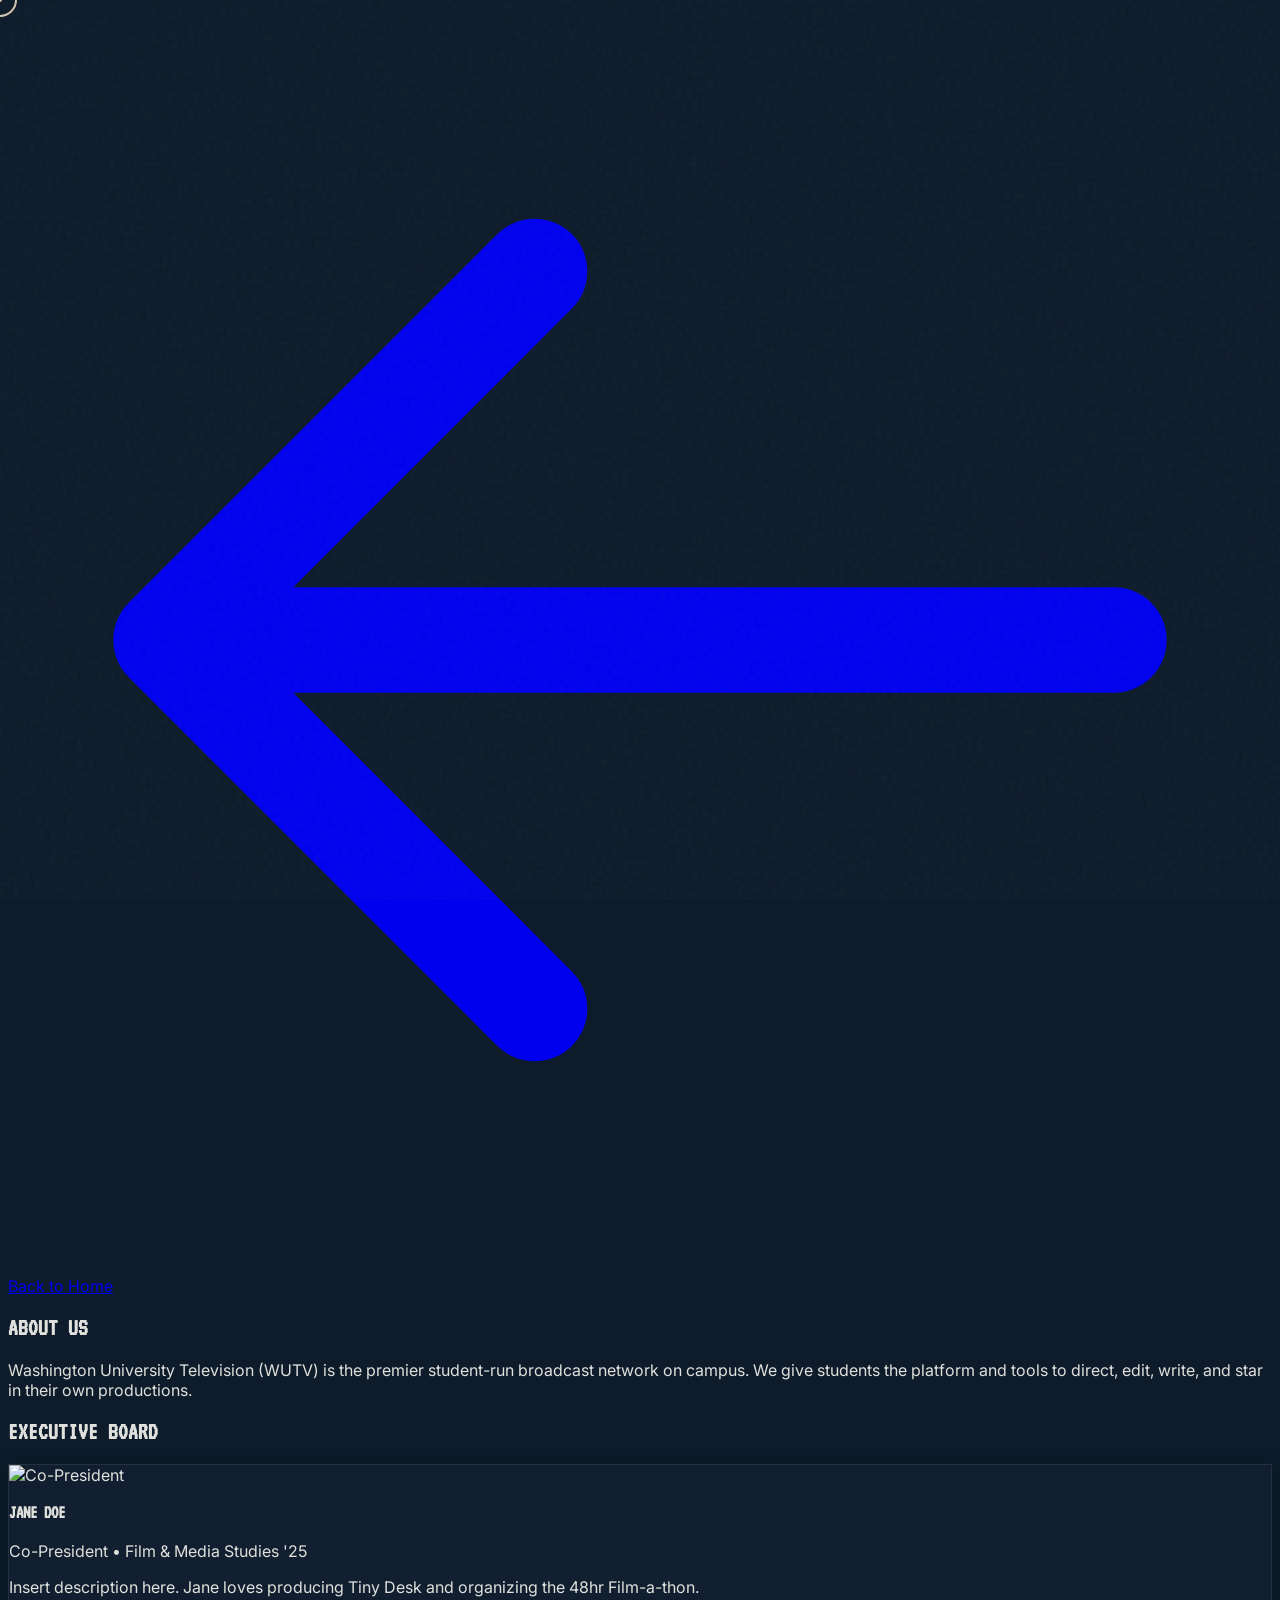
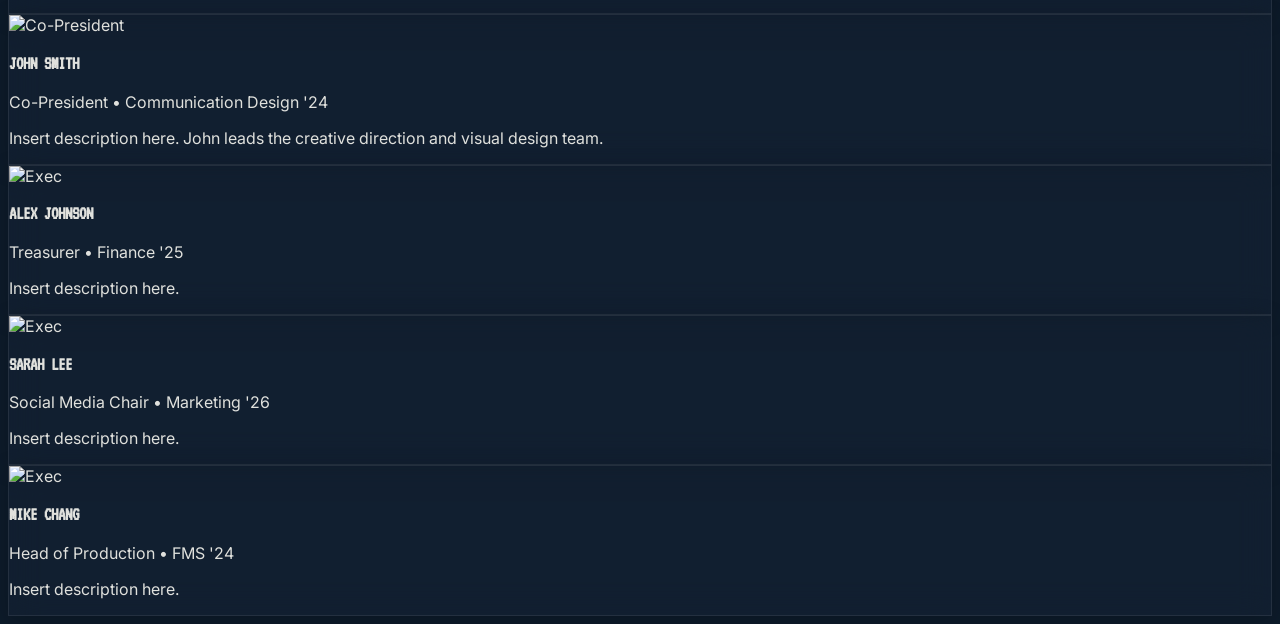
==== about.html @ bc0c8a1b "intial commit" ====
<!DOCTYPE html>
<html lang="en" class="scroll-smooth">
<head>
    <meta charset="UTF-8">
    <meta name="viewport" content="width=device-width, initial-scale=1.0">
    <title>WUTV - About Us</title>
    <script src="https://cdn.tailwindcss.com"></script>
    <link href="https://fonts.googleapis.com/css2?family=Inter:wght@400;600;800&family=VT323&display=swap" rel="stylesheet">
    <style>
        :root { --bg-color: #0D1B2A; --surface-color: #1B263B; --text-color: #E0E1DD; --cursor-color: #E0E1DD; }
        [data-theme="vintage"] { --bg-color: #2b2013; --surface-color: #3b2d1d; --text-color: #fcebd7; --cursor-color: #d19a5e; }
        [data-theme="crt"] { --bg-color: #050505; --surface-color: #111111; --text-color: #39FF14; --cursor-color: #39FF14; }
        body { background-color: var(--bg-color); color: var(--text-color); font-family: 'Inter', sans-serif; transition: background-color 0.8s ease, color 0.8s ease; cursor: none; }
        h1, h2, h3, .retro-text { font-family: 'VT323', monospace; text-transform: uppercase; }
        .film-grain { position: fixed; top: 0; left: 0; width: 100vw; height: 100vh; pointer-events: none; z-index: 9998; opacity: 0.04; background-image: url("data:image/svg+xml,%3Csvg viewBox='0 0 200 200' xmlns='http://www.w3.org/2000/svg'%3E%3Cfilter id='noiseFilter'%3E%3CfeTurbulence type='fractalNoise' baseFrequency='0.85' numOctaves='3' stitchTiles='stitch'/%3E%3C/filter%3E%3Crect width='100%25' height='100%25' filter='url(%23noiseFilter)'/%3E%3C/svg%3E"); }
        [data-theme="crt"] .film-grain { opacity: 0.1; }
        .custom-cursor { position: fixed; top: 0; left: 0; width: 30px; height: 30px; border: 2px solid var(--cursor-color); border-radius: 50%; pointer-events: none; transform: translate(-50%, -50%); transition: width 0.2s, height 0.2s, border-radius 0.2s, background-color 0.2s; z-index: 999999; mix-blend-mode: difference; }
        .custom-cursor::after { content: ''; position: absolute; top: 50%; left: 50%; width: 4px; height: 4px; background-color: var(--cursor-color); border-radius: 50%; transform: translate(-50%, -50%); }
        .hover-active .custom-cursor { width: 60px; height: 60px; border-radius: 8px; background-color: rgba(255, 255, 255, 0.1); }
        .surface-box { background: rgba(27, 38, 59, 0.4); backdrop-filter: blur(16px); border: 1px solid rgba(255, 255, 255, 0.08); box-shadow: 0 4px 20px rgba(0,0,0,0.2); }
    </style>
</head>
<body class="antialiased pb-20">
    <div class="film-grain"></div>
    <div class="custom-cursor" id="cursor"></div>

    <!-- HEADER / BACK BUTTON -->
    <div class="max-w-7xl mx-auto px-6 md:px-8 pt-8 md:pt-12 flex justify-between items-center mb-12">
        <a href="index.html" class="interactive flex items-center gap-2 text-white/70 hover:text-white transition-colors">
            <svg class="w-6 h-6" fill="none" stroke="currentColor" viewBox="0 0 24 24"><path stroke-linecap="round" stroke-linejoin="round" stroke-width="2" d="M10 19l-7-7m0 0l7-7m-7 7h18"></path></svg>
            <span class="font-bold uppercase tracking-wider text-xs md:text-sm">Back to Home</span>
        </a>
    </div>

    <section class="px-6 md:px-8 max-w-7xl mx-auto">
        <!-- Intro -->
        <div class="text-center mb-16 max-w-3xl mx-auto">
            <h1 class="text-5xl md:text-7xl font-bold mb-6 retro-text" style="color: var(--text-color);">ABOUT US</h1>
            <p class="text-lg md:text-xl font-light opacity-90">Washington University Television (WUTV) is the premier student-run broadcast network on campus. We give students the platform and tools to direct, edit, write, and star in their own productions.</p>
        </div>

        <h2 class="text-4xl font-bold mb-10 text-center border-b-2 border-white/10 pb-4 retro-text">Executive Board</h2>

        <!-- Co-Presidents -->
        <div class="grid grid-cols-1 md:grid-cols-2 gap-8 mb-12 max-w-4xl mx-auto">
            <!-- Co-President 1 -->
            <div class="surface-box rounded-xl p-6 flex flex-col items-center text-center interactive group">
                <div class="w-32 h-32 rounded-full overflow-hidden mb-4 border-2 border-white/20 group-hover:border-white/60 transition-colors">
                    <img src="https://images.unsplash.com/photo-1517841905240-472988babdf9?ixlib=rb-4.0.3&auto=format&fit=crop&w=400&q=80" alt="Co-President" class="w-full h-full object-cover">
                </div>
                <h3 class="text-2xl font-bold mb-1">Jane Doe</h3>
                <p class="text-sm font-semibold uppercase tracking-wider text-white/60 mb-3">Co-President &bull; Film & Media Studies '25</p>
                <p class="text-sm text-gray-300">Insert description here. Jane loves producing Tiny Desk and organizing the 48hr Film-a-thon.</p>
            </div>
            
            <!-- Co-President 2 -->
            <div class="surface-box rounded-xl p-6 flex flex-col items-center text-center interactive group">
                <div class="w-32 h-32 rounded-full overflow-hidden mb-4 border-2 border-white/20 group-hover:border-white/60 transition-colors">
                    <img src="https://images.unsplash.com/photo-1539571696357-5a69c17a67c6?ixlib=rb-4.0.3&auto=format&fit=crop&w=400&q=80" alt="Co-President" class="w-full h-full object-cover">
                </div>
                <h3 class="text-2xl font-bold mb-1">John Smith</h3>
                <p class="text-sm font-semibold uppercase tracking-wider text-white/60 mb-3">Co-President &bull; Communication Design '24</p>
                <p class="text-sm text-gray-300">Insert description here. John leads the creative direction and visual design team.</p>
            </div>
        </div>

        <!-- Rest of Exec Board (Duplicate these blocks as needed) -->
        <div class="grid grid-cols-1 sm:grid-cols-2 lg:grid-cols-3 gap-6 max-w-6xl mx-auto">
            <!-- Exec Member -->
            <div class="surface-box rounded-xl p-6 flex flex-col items-center text-center interactive group">
                <div class="w-24 h-24 rounded-full overflow-hidden mb-4 border-2 border-white/20">
                    <img src="https://images.unsplash.com/photo-1524504388940-b1c1722653e1?ixlib=rb-4.0.3&auto=format&fit=crop&w=400&q=80" alt="Exec" class="w-full h-full object-cover">
                </div>
                <h3 class="text-xl font-bold mb-1">Alex Johnson</h3>
                <p class="text-xs font-semibold uppercase tracking-wider text-white/60 mb-2">Treasurer &bull; Finance '25</p>
                <p class="text-xs text-gray-300">Insert description here.</p>
            </div>
            
            <!-- Exec Member -->
            <div class="surface-box rounded-xl p-6 flex flex-col items-center text-center interactive group">
                <div class="w-24 h-24 rounded-full overflow-hidden mb-4 border-2 border-white/20">
                    <img src="https://images.unsplash.com/photo-1494790108377-be9c29b29330?ixlib=rb-4.0.3&auto=format&fit=crop&w=400&q=80" alt="Exec" class="w-full h-full object-cover">
                </div>
                <h3 class="text-xl font-bold mb-1">Sarah Lee</h3>
                <p class="text-xs font-semibold uppercase tracking-wider text-white/60 mb-2">Social Media Chair &bull; Marketing '26</p>
                <p class="text-xs text-gray-300">Insert description here.</p>
            </div>
            
            <!-- Exec Member -->
            <div class="surface-box rounded-xl p-6 flex flex-col items-center text-center interactive group">
                <div class="w-24 h-24 rounded-full overflow-hidden mb-4 border-2 border-white/20">
                    <img src="https://images.unsplash.com/photo-1507003211169-0a1dd7228f2d?ixlib=rb-4.0.3&auto=format&fit=crop&w=400&q=80" alt="Exec" class="w-full h-full object-cover">
                </div>
                <h3 class="text-xl font-bold mb-1">Mike Chang</h3>
                <p class="text-xs font-semibold uppercase tracking-wider text-white/60 mb-2">Head of Production &bull; FMS '24</p>
                <p class="text-xs text-gray-300">Insert description here.</p>
            </div>
        </div>
    </section>

    <script>
        document.addEventListener('DOMContentLoaded', () => {
            const savedTheme = localStorage.getItem('wutv_theme');
            if (savedTheme && savedTheme !== 'default') document.documentElement.setAttribute('data-theme', savedTheme);
        });
        const cursor = document.getElementById('cursor');
        document.addEventListener('mousemove', (e) => { cursor.style.left = e.clientX + 'px'; cursor.style.top = e.clientY + 'px'; });
        document.querySelectorAll('.interactive, a').forEach(el => {
            el.addEventListener('mouseenter', () => document.body.classList.add('hover-active'));
            el.addEventListener('mouseleave', () => document.body.classList.remove('hover-active'));
        });
    </script>
</body>
</html>
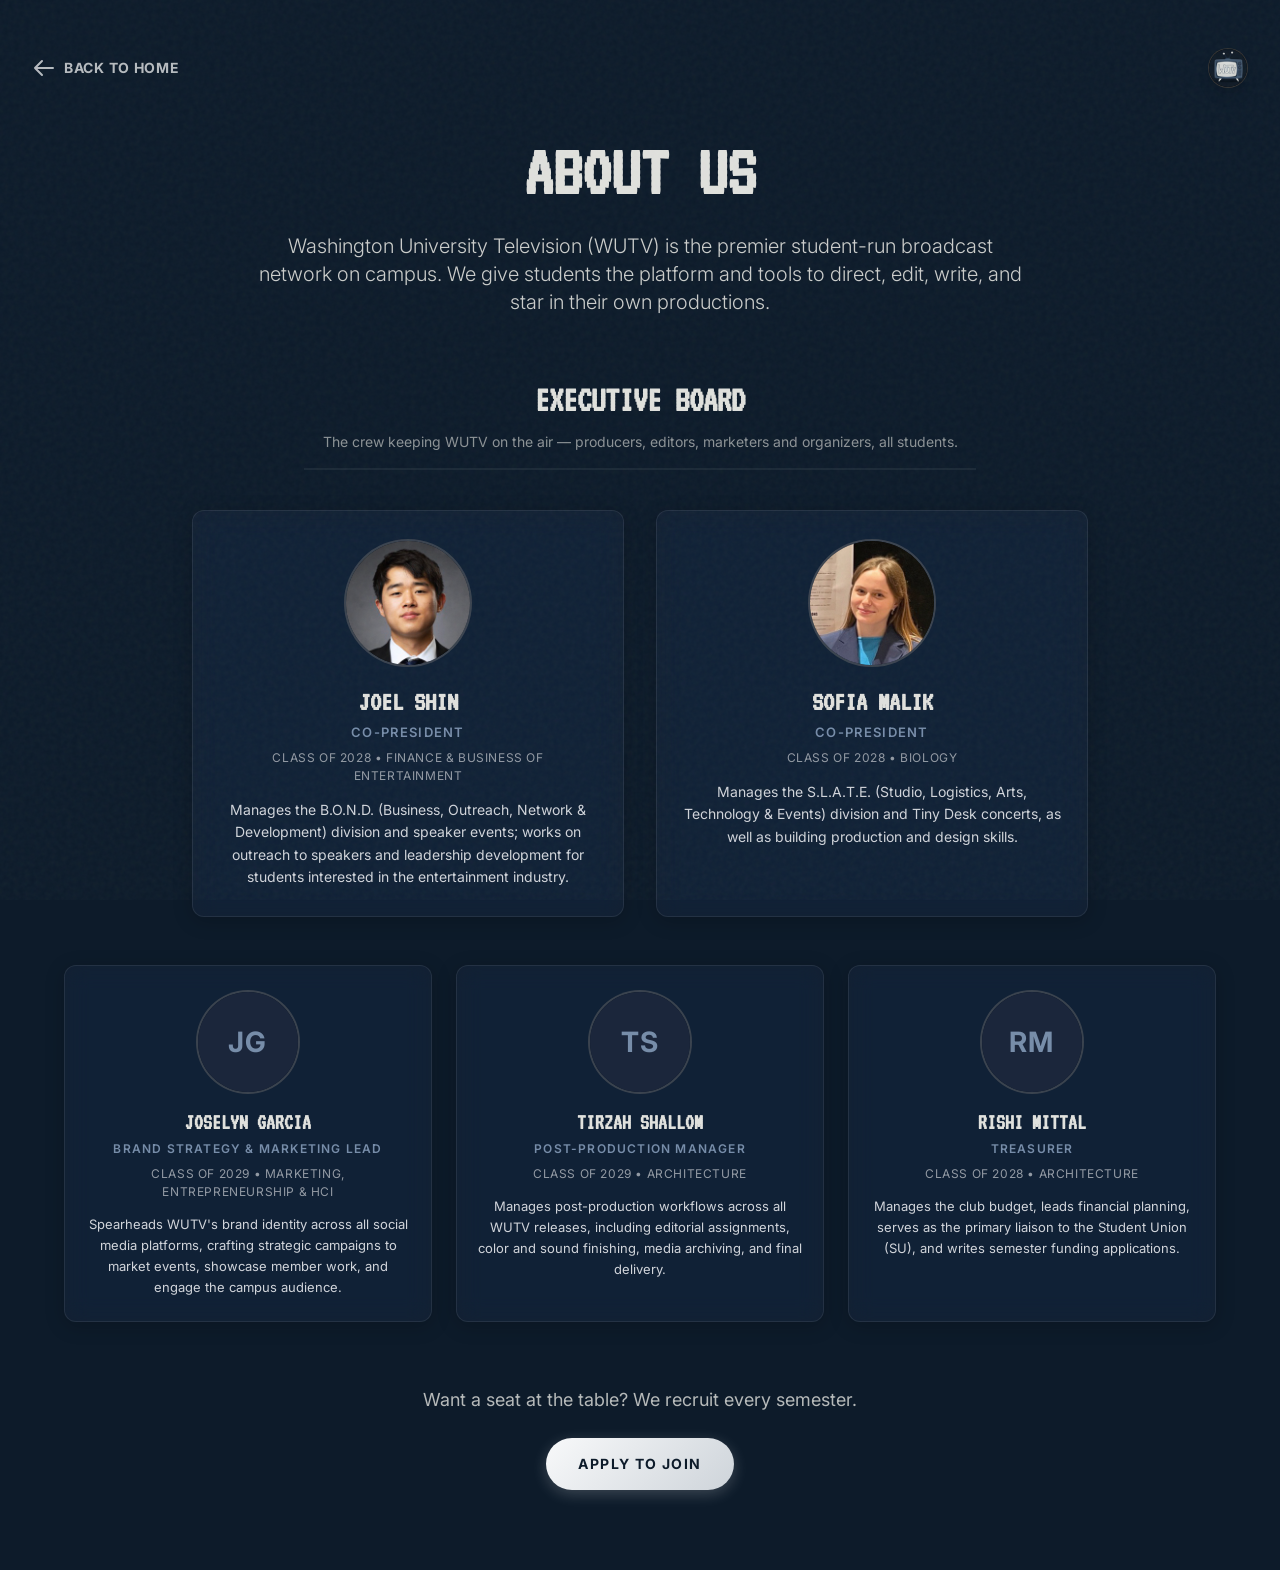
==== commit aa177d7c: "Add real exec board to About Us, prep site for publishing About Us now lists the 2026 executive boar" ====
--- a/about.html
+++ b/about.html
@@ -1,114 +1,138 @@
 <!DOCTYPE html>
-<html lang="en" class="scroll-smooth">
+<html lang="en">
 <head>
     <meta charset="UTF-8">
     <meta name="viewport" content="width=device-width, initial-scale=1.0">
-    <title>WUTV - About Us</title>
-    <script src="https://cdn.tailwindcss.com"></script>
-    <link href="https://fonts.googleapis.com/css2?family=Inter:wght@400;600;800&family=VT323&display=swap" rel="stylesheet">
-    <style>
-        :root { --bg-color: #0D1B2A; --surface-color: #1B263B; --text-color: #E0E1DD; --cursor-color: #E0E1DD; }
-        [data-theme="vintage"] { --bg-color: #2b2013; --surface-color: #3b2d1d; --text-color: #fcebd7; --cursor-color: #d19a5e; }
-        [data-theme="crt"] { --bg-color: #050505; --surface-color: #111111; --text-color: #39FF14; --cursor-color: #39FF14; }
-        body { background-color: var(--bg-color); color: var(--text-color); font-family: 'Inter', sans-serif; transition: background-color 0.8s ease, color 0.8s ease; cursor: none; }
-        h1, h2, h3, .retro-text { font-family: 'VT323', monospace; text-transform: uppercase; }
-        .film-grain { position: fixed; top: 0; left: 0; width: 100vw; height: 100vh; pointer-events: none; z-index: 9998; opacity: 0.04; background-image: url("data:image/svg+xml,%3Csvg viewBox='0 0 200 200' xmlns='http://www.w3.org/2000/svg'%3E%3Cfilter id='noiseFilter'%3E%3CfeTurbulence type='fractalNoise' baseFrequency='0.85' numOctaves='3' stitchTiles='stitch'/%3E%3C/filter%3E%3Crect width='100%25' height='100%25' filter='url(%23noiseFilter)'/%3E%3C/svg%3E"); }
-        [data-theme="crt"] .film-grain { opacity: 0.1; }
-        .custom-cursor { position: fixed; top: 0; left: 0; width: 30px; height: 30px; border: 2px solid var(--cursor-color); border-radius: 50%; pointer-events: none; transform: translate(-50%, -50%); transition: width 0.2s, height 0.2s, border-radius 0.2s, background-color 0.2s; z-index: 999999; mix-blend-mode: difference; }
-        .custom-cursor::after { content: ''; position: absolute; top: 50%; left: 50%; width: 4px; height: 4px; background-color: var(--cursor-color); border-radius: 50%; transform: translate(-50%, -50%); }
-        .hover-active .custom-cursor { width: 60px; height: 60px; border-radius: 8px; background-color: rgba(255, 255, 255, 0.1); }
-        .surface-box { background: rgba(27, 38, 59, 0.4); backdrop-filter: blur(16px); border: 1px solid rgba(255, 255, 255, 0.08); box-shadow: 0 4px 20px rgba(0,0,0,0.2); }
-    </style>
+    <title>WUTV - About Us | Meet the Executive Board</title>
+
+    <meta name="description" content="Meet the WUTV executive board — the student producers, editors, marketers and organizers behind WashU's student-run television network.">
+    <link rel="canonical" href="https://joel-cpu-dev.github.io/wutv/about.html">
+    <meta name="theme-color" content="#0D1B2A">
+
+    <meta property="og:type" content="website">
+    <meta property="og:url" content="https://joel-cpu-dev.github.io/wutv/about.html">
+    <meta property="og:title" content="WUTV - About Us">
+    <meta property="og:description" content="Meet the executive board behind WashU's student-run television network.">
+    <meta property="og:image" content="https://joel-cpu-dev.github.io/wutv/assets/img/logo-512.png">
+
+    <link rel="icon" type="image/png" sizes="96x96" href="assets/img/logo-96.png">
+    <link rel="apple-touch-icon" href="assets/img/logo-256.png">
+
+    <link rel="preconnect" href="https://fonts.googleapis.com">
+    <link rel="preconnect" href="https://fonts.gstatic.com" crossorigin>
+
+    <link rel="stylesheet" href="assets/site.css?v=4">
+
+    <link rel="stylesheet" href="https://fonts.googleapis.com/css2?family=Inter:wght@300..800&amp;family=VT323&amp;display=swap" media="print" onload="this.media='all'">
+    <noscript><link rel="stylesheet" href="https://fonts.googleapis.com/css2?family=Inter:wght@300..800&amp;family=VT323&amp;display=swap"></noscript>
+
+    <script>document.documentElement.classList.add('js');try{var t=localStorage.getItem('wutv_theme');if(t&&t!=='default')document.documentElement.setAttribute('data-theme',t);}catch(e){}</script>
+
+    <script src="assets/site.js?v=3" defer></script>
 </head>
 <body class="antialiased pb-20">
-    <div class="film-grain"></div>
-    <div class="custom-cursor" id="cursor"></div>
+    <div class="film-grain" aria-hidden="true"></div>
+    <div class="custom-cursor" id="cursor" aria-hidden="true"></div>
 
     <!-- HEADER / BACK BUTTON -->
     <div class="max-w-7xl mx-auto px-6 md:px-8 pt-8 md:pt-12 flex justify-between items-center mb-12">
         <a href="index.html" class="interactive flex items-center gap-2 text-white/70 hover:text-white transition-colors">
-            <svg class="w-6 h-6" fill="none" stroke="currentColor" viewBox="0 0 24 24"><path stroke-linecap="round" stroke-linejoin="round" stroke-width="2" d="M10 19l-7-7m0 0l7-7m-7 7h18"></path></svg>
+            <svg class="w-6 h-6" fill="none" stroke="currentColor" viewBox="0 0 24 24" aria-hidden="true"><path stroke-linecap="round" stroke-linejoin="round" stroke-width="2" d="M10 19l-7-7m0 0l7-7m-7 7h18"></path></svg>
             <span class="font-bold uppercase tracking-wider text-xs md:text-sm">Back to Home</span>
+        </a>
+        <a href="index.html" class="interactive w-10 h-10 rounded-full overflow-hidden border border-white/20 shadow-lg bg-black flex-shrink-0" aria-label="WUTV Home Page">
+            <img src="assets/img/logo-96.png" alt="WUTV Logo" width="96" height="96" class="w-full h-full object-cover">
         </a>
     </div>
 
     <section class="px-6 md:px-8 max-w-7xl mx-auto">
         <!-- Intro -->
         <div class="text-center mb-16 max-w-3xl mx-auto">
-            <h1 class="text-5xl md:text-7xl font-bold mb-6 retro-text" style="color: var(--text-color);">ABOUT US</h1>
+            <h1 class="text-5xl md:text-7xl font-bold mb-6 retro-text">ABOUT US</h1>
             <p class="text-lg md:text-xl font-light opacity-90">Washington University Television (WUTV) is the premier student-run broadcast network on campus. We give students the platform and tools to direct, edit, write, and star in their own productions.</p>
         </div>
 
-        <h2 class="text-4xl font-bold mb-10 text-center border-b-2 border-white/10 pb-4 retro-text">Executive Board</h2>
+        <!-- ==================================================================
+             EXECUTIVE BOARD
+             To update a member: swap the <img src>, name, role, meta line
+             (Year &bull; Major) and the description paragraph. Nothing else
+             needs to change — the layout is driven by the .exec-* classes in
+             assets/site.css.
+             ================================================================== -->
+        <h2 class="text-4xl font-bold mb-3 text-center retro-text">Executive Board</h2>
+        <p class="text-center text-sm opacity-60 max-w-2xl mx-auto mb-10 pb-4 border-b-2 border-white/10">The crew keeping WUTV on the air — producers, editors, marketers and organizers, all students.</p>
 
-        <!-- Co-Presidents -->
+        <!-- Co-Presidents (featured) -->
         <div class="grid grid-cols-1 md:grid-cols-2 gap-8 mb-12 max-w-4xl mx-auto">
-            <!-- Co-President 1 -->
-            <div class="surface-box rounded-xl p-6 flex flex-col items-center text-center interactive group">
-                <div class="w-32 h-32 rounded-full overflow-hidden mb-4 border-2 border-white/20 group-hover:border-white/60 transition-colors">
-                    <img src="https://images.unsplash.com/photo-1517841905240-472988babdf9?ixlib=rb-4.0.3&auto=format&fit=crop&w=400&q=80" alt="Co-President" class="w-full h-full object-cover">
+
+            <article class="surface-box exec-card interactive">
+                <div class="exec-photo">
+                    <img src="assets/img/exec-joel-256.jpg?v=1"
+                         alt="Headshot of Joel Shin" width="256" height="256" loading="lazy" decoding="async">
                 </div>
-                <h3 class="text-2xl font-bold mb-1">Jane Doe</h3>
-                <p class="text-sm font-semibold uppercase tracking-wider text-white/60 mb-3">Co-President &bull; Film & Media Studies '25</p>
-                <p class="text-sm text-gray-300">Insert description here. Jane loves producing Tiny Desk and organizing the 48hr Film-a-thon.</p>
-            </div>
-            
-            <!-- Co-President 2 -->
-            <div class="surface-box rounded-xl p-6 flex flex-col items-center text-center interactive group">
-                <div class="w-32 h-32 rounded-full overflow-hidden mb-4 border-2 border-white/20 group-hover:border-white/60 transition-colors">
-                    <img src="https://images.unsplash.com/photo-1539571696357-5a69c17a67c6?ixlib=rb-4.0.3&auto=format&fit=crop&w=400&q=80" alt="Co-President" class="w-full h-full object-cover">
+                <h3 class="exec-name">Joel Shin</h3>
+                <p class="exec-role">Co-President</p>
+                <p class="exec-meta">Class of 2028 &bull; Finance &amp; Business of Entertainment</p>
+                <p class="exec-bio">Manages the B.O.N.D. (Business, Outreach, Network &amp; Development) division and speaker events; works on outreach to speakers and leadership development for students interested in the entertainment industry.</p>
+            </article>
+
+            <article class="surface-box exec-card interactive">
+                <div class="exec-photo">
+                    <img src="assets/img/exec-sofia-256.jpg?v=1"
+                         alt="Headshot of Sofia Malik" width="256" height="256" loading="lazy" decoding="async">
                 </div>
-                <h3 class="text-2xl font-bold mb-1">John Smith</h3>
-                <p class="text-sm font-semibold uppercase tracking-wider text-white/60 mb-3">Co-President &bull; Communication Design '24</p>
-                <p class="text-sm text-gray-300">Insert description here. John leads the creative direction and visual design team.</p>
-            </div>
+                <h3 class="exec-name">Sofia Malik</h3>
+                <p class="exec-role">Co-President</p>
+                <p class="exec-meta">Class of 2028 &bull; Biology</p>
+                <p class="exec-bio">Manages the S.L.A.T.E. (Studio, Logistics, Arts, Technology &amp; Events) division and Tiny Desk concerts, as well as building production and design skills.</p>
+            </article>
+
         </div>
 
-        <!-- Rest of Exec Board (Duplicate these blocks as needed) -->
-        <div class="grid grid-cols-1 sm:grid-cols-2 lg:grid-cols-3 gap-6 max-w-6xl mx-auto">
-            <!-- Exec Member -->
-            <div class="surface-box rounded-xl p-6 flex flex-col items-center text-center interactive group">
-                <div class="w-24 h-24 rounded-full overflow-hidden mb-4 border-2 border-white/20">
-                    <img src="https://images.unsplash.com/photo-1524504388940-b1c1722653e1?ixlib=rb-4.0.3&auto=format&fit=crop&w=400&q=80" alt="Exec" class="w-full h-full object-cover">
+        <!-- Remaining board -->
+        <div class="exec-grid max-w-6xl mx-auto">
+
+            <article class="surface-box exec-card exec-card--sm interactive">
+                <div class="exec-photo">
+                    <!-- Awaiting a real headshot: initials stand in until one is added. -->
+                    <span class="exec-initials" aria-hidden="true">JG</span>
                 </div>
-                <h3 class="text-xl font-bold mb-1">Alex Johnson</h3>
-                <p class="text-xs font-semibold uppercase tracking-wider text-white/60 mb-2">Treasurer &bull; Finance '25</p>
-                <p class="text-xs text-gray-300">Insert description here.</p>
-            </div>
-            
-            <!-- Exec Member -->
-            <div class="surface-box rounded-xl p-6 flex flex-col items-center text-center interactive group">
-                <div class="w-24 h-24 rounded-full overflow-hidden mb-4 border-2 border-white/20">
-                    <img src="https://images.unsplash.com/photo-1494790108377-be9c29b29330?ixlib=rb-4.0.3&auto=format&fit=crop&w=400&q=80" alt="Exec" class="w-full h-full object-cover">
+                <h3 class="exec-name">Joselyn Garcia</h3>
+                <p class="exec-role">Brand Strategy &amp; Marketing Lead</p>
+                <p class="exec-meta">Class of 2029 &bull; Marketing, Entrepreneurship &amp; HCI</p>
+                <p class="exec-bio">Spearheads WUTV's brand identity across all social media platforms, crafting strategic campaigns to market events, showcase member work, and engage the campus audience.</p>
+            </article>
+
+            <article class="surface-box exec-card exec-card--sm interactive">
+                <div class="exec-photo">
+                    <!-- Awaiting a real headshot: initials stand in until one is added. -->
+                    <span class="exec-initials" aria-hidden="true">TS</span>
                 </div>
-                <h3 class="text-xl font-bold mb-1">Sarah Lee</h3>
-                <p class="text-xs font-semibold uppercase tracking-wider text-white/60 mb-2">Social Media Chair &bull; Marketing '26</p>
-                <p class="text-xs text-gray-300">Insert description here.</p>
-            </div>
-            
-            <!-- Exec Member -->
-            <div class="surface-box rounded-xl p-6 flex flex-col items-center text-center interactive group">
-                <div class="w-24 h-24 rounded-full overflow-hidden mb-4 border-2 border-white/20">
-                    <img src="https://images.unsplash.com/photo-1507003211169-0a1dd7228f2d?ixlib=rb-4.0.3&auto=format&fit=crop&w=400&q=80" alt="Exec" class="w-full h-full object-cover">
+                <h3 class="exec-name">Tirzah Shallom</h3>
+                <p class="exec-role">Post-Production Manager</p>
+                <p class="exec-meta">Class of 2029 &bull; Architecture</p>
+                <p class="exec-bio">Manages post-production workflows across all WUTV releases, including editorial assignments, color and sound finishing, media archiving, and final delivery.</p>
+            </article>
+
+            <article class="surface-box exec-card exec-card--sm interactive">
+                <div class="exec-photo">
+                    <!-- Awaiting a real headshot: initials stand in until one is added. -->
+                    <span class="exec-initials" aria-hidden="true">RM</span>
                 </div>
-                <h3 class="text-xl font-bold mb-1">Mike Chang</h3>
-                <p class="text-xs font-semibold uppercase tracking-wider text-white/60 mb-2">Head of Production &bull; FMS '24</p>
-                <p class="text-xs text-gray-300">Insert description here.</p>
-            </div>
+                <h3 class="exec-name">Rishi Mittal</h3>
+                <p class="exec-role">Treasurer</p>
+                <p class="exec-meta">Class of 2028 &bull; Architecture</p>
+                <p class="exec-bio">Manages the club budget, leads financial planning, serves as the primary liaison to the Student Union (SU), and writes semester funding applications.</p>
+            </article>
+
+        </div>
+
+        <!-- Join CTA -->
+        <div class="text-center mt-4 pt-12">
+            <p class="text-lg opacity-80 mb-6">Want a seat at the table? We recruit every semester.</p>
+            <a href="https://docs.google.com/forms/d/e/1FAIpQLSdQUVx0UCqJigeO_lTWXGYN1PYqugCRmQgx-SiOJeF30XFW9A/viewform?usp=dialog" target="_blank" rel="noopener noreferrer" class="btn-contrast px-8 py-4 rounded-full font-bold uppercase tracking-widest text-sm interactive inline-block">Apply to Join</a>
         </div>
     </section>
 
-    <script>
-        document.addEventListener('DOMContentLoaded', () => {
-            const savedTheme = localStorage.getItem('wutv_theme');
-            if (savedTheme && savedTheme !== 'default') document.documentElement.setAttribute('data-theme', savedTheme);
-        });
-        const cursor = document.getElementById('cursor');
-        document.addEventListener('mousemove', (e) => { cursor.style.left = e.clientX + 'px'; cursor.style.top = e.clientY + 'px'; });
-        document.querySelectorAll('.interactive, a').forEach(el => {
-            el.addEventListener('mouseenter', () => document.body.classList.add('hover-active'));
-            el.addEventListener('mouseleave', () => document.body.classList.remove('hover-active'));
-        });
-    </script>
 </body>
-</html>+</html>
--- a/assets/site.css
+++ b/assets/site.css
@@ -0,0 +1,776 @@
+/* ==========================================================================
+   WUTV — site.css
+   Single, static stylesheet shared by every page.
+
+   This replaces the `cdn.tailwindcss.com` script tag, which shipped a ~120 KB
+   JIT compiler to every visitor and re-generated the CSS in the browser on
+   every page view. Everything below is the hand-compiled equivalent of the
+   utility classes this site actually uses, plus the shared component styles
+   that used to be duplicated inline in each HTML file.
+
+   Sections:
+     1. Preflight (normalize)
+     2. Theme tokens
+     3. Base + component styles
+     4. Utilities (base)
+     5. Utilities (state variants: hover / group-hover)
+     6. Utilities (responsive: sm / md / lg)
+     7. Reduced motion
+   ========================================================================== */
+
+/* 1. PREFLIGHT ------------------------------------------------------------ */
+
+*,
+::before,
+::after {
+    box-sizing: border-box;
+    border-width: 0;
+    border-style: solid;
+    border-color: currentColor;
+}
+
+html {
+    line-height: 1.5;
+    -webkit-text-size-adjust: 100%;
+    -moz-tab-size: 4;
+    tab-size: 4;
+}
+
+body {
+    margin: 0;
+    line-height: inherit;
+}
+
+h1, h2, h3, h4, h5, h6 {
+    font-size: inherit;
+    font-weight: inherit;
+    margin: 0;
+}
+
+p, figure, blockquote, dl, dd {
+    margin: 0;
+}
+
+a {
+    color: inherit;
+    text-decoration: inherit;
+}
+
+b, strong { font-weight: bolder; }
+
+button, input, optgroup, select, textarea {
+    font-family: inherit;
+    font-size: 100%;
+    font-weight: inherit;
+    line-height: inherit;
+    color: inherit;
+    margin: 0;
+    padding: 0;
+}
+
+button, select { text-transform: none; }
+
+button,
+[type='button'],
+[type='submit'] {
+    -webkit-appearance: button;
+    background-color: transparent;
+    background-image: none;
+}
+
+img, svg, video, canvas, iframe, embed, object {
+    display: block;
+    vertical-align: middle;
+}
+
+img, video {
+    max-width: 100%;
+    height: auto;
+}
+
+[hidden] { display: none; }
+
+/* 2. THEME TOKENS --------------------------------------------------------- */
+
+:root {
+    --bg-color: #0D1B2A;
+    --surface-color: #1B263B;
+    --accent-primary: #415A77;
+    --accent-secondary: #778DA9;
+    --text-color: #E0E1DD;
+    --cursor-color: #E0E1DD;
+
+    --glass-bg: rgba(13, 27, 42, 0.6);
+    --surface-bg: rgba(27, 38, 59, 0.5);
+    --glass-border: rgba(255, 255, 255, 0.12);
+}
+
+[data-theme="vintage"] {
+    --bg-color: #2b2013;
+    --surface-color: #3b2d1d;
+    --accent-primary: #8c5a2b;
+    --accent-secondary: #d19a5e;
+    --text-color: #fcebd7;
+    --cursor-color: #d19a5e;
+
+    --glass-bg: rgba(43, 32, 19, 0.6);
+    --surface-bg: rgba(59, 45, 29, 0.5);
+}
+
+[data-theme="crt"] {
+    --bg-color: #050505;
+    --surface-color: #111111;
+    --accent-primary: #00FFCC;
+    --accent-secondary: #39FF14;
+    --text-color: #39FF14;
+    --cursor-color: #39FF14;
+
+    --glass-bg: rgba(5, 5, 5, 0.7);
+    --surface-bg: rgba(17, 17, 17, 0.6);
+    --glass-border: rgba(57, 255, 20, 0.2);
+}
+
+/* 3. BASE + COMPONENTS ---------------------------------------------------- */
+
+html { scroll-behavior: smooth; }
+
+body {
+    background-color: var(--bg-color);
+    color: var(--text-color);
+    font-family: 'Inter', system-ui, -apple-system, 'Segoe UI', Roboto, sans-serif;
+    transition: background-color 0.8s ease, color 0.8s ease;
+    overflow-x: hidden;
+}
+
+h1, h2, h3, .retro-text {
+    font-family: 'VT323', 'Courier New', monospace;
+    text-transform: uppercase;
+}
+
+/* --- Custom cursor -------------------------------------------------------
+   Only engaged when the device actually has a fine pointer. `site.js` adds
+   `.has-custom-cursor` so touch devices never pay for the cursor at all. */
+
+.has-custom-cursor,
+.has-custom-cursor .cursor-pointer {
+    cursor: none;
+}
+
+.custom-cursor {
+    position: fixed;
+    top: 0;
+    left: 0;
+    width: 30px;
+    height: 30px;
+    border: 2px solid var(--cursor-color);
+    border-radius: 50%;
+    pointer-events: none;
+    /* Animated with `translate3d` in JS so the compositor handles movement
+       instead of the layout engine recalculating top/left every frame. */
+    transform: translate3d(-100px, -100px, 0);
+    margin: -15px 0 0 -15px;
+    transition: width 0.2s, height 0.2s, border-radius 0.2s, background-color 0.2s, margin 0.2s;
+    z-index: 999999;
+    mix-blend-mode: difference;
+    will-change: transform;
+    display: none;
+}
+
+.has-custom-cursor .custom-cursor { display: block; }
+
+.custom-cursor::after {
+    content: '';
+    position: absolute;
+    top: 50%;
+    left: 50%;
+    width: 4px;
+    height: 4px;
+    background-color: var(--cursor-color);
+    border-radius: 50%;
+    transform: translate(-50%, -50%);
+}
+
+.hover-active .custom-cursor {
+    width: 60px;
+    height: 60px;
+    margin: -30px 0 0 -30px;
+    border-radius: 8px;
+    background-color: rgba(255, 255, 255, 0.1);
+}
+
+/* --- Film grain ---------------------------------------------------------- */
+
+.film-grain {
+    position: fixed;
+    inset: 0;
+    pointer-events: none;
+    z-index: 9998;
+    opacity: 0.04;
+    background-image: url("data:image/svg+xml,%3Csvg viewBox='0 0 200 200' xmlns='http://www.w3.org/2000/svg'%3E%3Cfilter id='n'%3E%3CfeTurbulence type='fractalNoise' baseFrequency='0.85' numOctaves='3' stitchTiles='stitch'/%3E%3C/filter%3E%3Crect width='100%25' height='100%25' filter='url(%23n)'/%3E%3C/svg%3E");
+}
+
+[data-theme="crt"] .film-grain {
+    opacity: 0.1;
+    background-size: 100% 4px;
+    background-image: linear-gradient(rgba(18, 16, 16, 0) 50%, rgba(0, 0, 0, 0.25) 50%);
+}
+
+/* --- Surfaces ------------------------------------------------------------ */
+
+.liquid-glass {
+    background: var(--glass-bg);
+    backdrop-filter: blur(20px) saturate(180%);
+    -webkit-backdrop-filter: blur(20px) saturate(180%);
+    border: 1px solid var(--glass-border);
+    box-shadow: 0 10px 40px -10px rgba(0, 0, 0, 0.5),
+                inset 0 1px 1px rgba(255, 255, 255, 0.2),
+                inset 0 -1px 1px rgba(255, 255, 255, 0.05);
+}
+
+.surface-box {
+    background: var(--surface-bg);
+    backdrop-filter: blur(12px) saturate(150%);
+    -webkit-backdrop-filter: blur(12px) saturate(150%);
+    border: 1px solid rgba(255, 255, 255, 0.08);
+    box-shadow: 0 4px 20px rgba(0, 0, 0, 0.2);
+    transition: transform 0.4s cubic-bezier(0.175, 0.885, 0.32, 1.275);
+}
+
+.surface-box:hover,
+.surface-box:focus-visible {
+    transform: translateY(-8px) scale(1.02);
+    outline: 2px solid var(--accent-secondary);
+}
+
+/* Backdrop filters are the single most expensive paint on this site.
+   Drop them on small screens, where they are barely visible anyway. */
+@media (max-width: 768px) {
+    .liquid-glass,
+    .surface-box {
+        backdrop-filter: none !important;
+        -webkit-backdrop-filter: none !important;
+    }
+}
+
+/* --- Buttons ------------------------------------------------------------- */
+
+.btn-contrast {
+    background: linear-gradient(135deg, #f8f9fa, #ced4da);
+    color: #0D1B2A;
+    box-shadow: 0 4px 15px rgba(255, 255, 255, 0.2);
+    transition: transform 0.3s, opacity 0.3s;
+}
+
+.btn-contrast:hover,
+.btn-contrast:focus-visible { transform: scale(1.05); }
+
+[data-theme="vintage"] .btn-contrast { background: linear-gradient(135deg, #d19a5e, #a87b4b); color: #2b2013; }
+[data-theme="crt"] .btn-contrast { background: #39FF14; color: #050505; }
+
+.btn-primary {
+    background-color: rgba(65, 90, 119, 0.6);
+    backdrop-filter: blur(12px);
+    border: 1px solid rgba(255, 255, 255, 0.1);
+    color: var(--text-color);
+    transition: all 0.3s ease;
+}
+
+.btn-primary:hover,
+.btn-primary:focus-visible { background-color: var(--accent-secondary); color: var(--bg-color); }
+
+.social-btn {
+    transition: transform 0.3s ease, filter 0.3s ease;
+    color: #fff !important;
+}
+
+.social-btn:hover,
+.social-btn:focus-visible { transform: scale(1.05); filter: brightness(1.1); }
+
+/* --- Scroll reveal -------------------------------------------------------
+   Only hidden when JS is running, so a failed script never blanks the page. */
+
+.js .reveal {
+    opacity: 0;
+    transform: translateY(50px);
+    transition: opacity 1s ease-out, transform 1s ease-out;
+}
+
+.js .reveal.active {
+    opacity: 1;
+    transform: translateY(0);
+}
+
+/* --- Executive board cards ----------------------------------------------- */
+
+.exec-grid {
+    display: grid;
+    gap: 1.5rem;
+    grid-template-columns: repeat(1, minmax(0, 1fr));
+}
+
+.exec-card {
+    display: flex;
+    flex-direction: column;
+    align-items: center;
+    text-align: center;
+    padding: 1.75rem 1.5rem;
+    border-radius: 0.75rem;
+    height: 100%;
+}
+
+.exec-photo {
+    position: relative;
+    width: 8rem;
+    height: 8rem;
+    margin-bottom: 1.25rem;
+    border-radius: 9999px;
+    overflow: hidden;
+    border: 2px solid rgba(255, 255, 255, 0.2);
+    background-color: rgba(0, 0, 0, 0.35);
+    flex-shrink: 0;
+    transition: border-color 0.3s ease;
+}
+
+.exec-card:hover .exec-photo,
+.exec-card:focus-within .exec-photo { border-color: rgba(255, 255, 255, 0.6); }
+
+.exec-photo img {
+    width: 100%;
+    height: 100%;
+    object-fit: cover;
+}
+
+/* Stands in for a headshot until a real one is supplied. Inherits the theme
+   tokens, so it recolours with the vintage / CRT lenses like everything else. */
+.exec-initials {
+    display: flex;
+    align-items: center;
+    justify-content: center;
+    width: 100%;
+    height: 100%;
+    font-size: 2rem;
+    font-weight: 700;
+    letter-spacing: 0.05em;
+    color: var(--accent-secondary);
+    background-color: var(--surface-color);
+}
+
+.exec-name {
+    font-size: 1.75rem;
+    line-height: 1.1;
+    font-weight: 700;
+    margin-bottom: 0.35rem;
+}
+
+.exec-role {
+    font-size: 0.8125rem;
+    font-weight: 600;
+    text-transform: uppercase;
+    letter-spacing: 0.1em;
+    color: var(--accent-secondary);
+    margin-bottom: 0.4rem;
+}
+
+.exec-meta {
+    font-size: 0.75rem;
+    text-transform: uppercase;
+    letter-spacing: 0.05em;
+    color: rgba(255, 255, 255, 0.55);
+    margin-bottom: 0.85rem;
+}
+
+.exec-bio {
+    font-size: 0.875rem;
+    line-height: 1.6;
+    color: #d1d5db;
+}
+
+/* Compact variant used for the non-president board members. */
+.exec-card--sm { padding: 1.5rem 1.25rem; }
+.exec-card--sm .exec-photo { width: 6.5rem; height: 6.5rem; margin-bottom: 1rem; }
+.exec-card--sm .exec-initials { font-size: 1.75rem; }
+.exec-card--sm .exec-name { font-size: 1.375rem; }
+.exec-card--sm .exec-role { font-size: 0.75rem; }
+.exec-card--sm .exec-bio { font-size: 0.8125rem; }
+
+[data-theme="crt"] .exec-meta { color: rgba(57, 255, 20, 0.6); }
+[data-theme="crt"] .exec-bio { color: rgba(57, 255, 20, 0.85); }
+[data-theme="vintage"] .exec-bio { color: rgba(252, 235, 215, 0.8); }
+
+/* 4. UTILITIES (BASE) ----------------------------------------------------- */
+
+/* Layout / display */
+.block { display: block; }
+.inline-block { display: inline-block; }
+.flex { display: flex; }
+.grid { display: grid; }
+.hidden { display: none; }
+
+.flex-col { flex-direction: column; }
+.flex-wrap { flex-wrap: wrap; }
+.flex-grow { flex-grow: 1; }
+.flex-shrink-0 { flex-shrink: 0; }
+.items-center { align-items: center; }
+.justify-center { justify-content: center; }
+.justify-between { justify-content: space-between; }
+
+.grid-cols-1 { grid-template-columns: repeat(1, minmax(0, 1fr)); }
+.grid-cols-2 { grid-template-columns: repeat(2, minmax(0, 1fr)); }
+.grid-cols-3 { grid-template-columns: repeat(3, minmax(0, 1fr)); }
+
+/* Position */
+.static { position: static; }
+.relative { position: relative; }
+.absolute { position: absolute; }
+.fixed { position: fixed; }
+
+.inset-0 { inset: 0; }
+.inset-4 { inset: 1rem; }
+.inset-8 { inset: 2rem; }
+.inset-12 { inset: 3rem; }
+.top-4 { top: 1rem; }
+.top-6 { top: 1.5rem; }
+.top-12 { top: 3rem; }
+.top-16 { top: 4rem; }
+.right-4 { right: 1rem; }
+.right-12 { right: 3rem; }
+.right-16 { right: 4rem; }
+.left-1\/2 { left: 50%; }
+.-bottom-16 { bottom: -4rem; }
+
+.z-10 { z-index: 10; }
+.z-50 { z-index: 50; }
+.z-\[9990\] { z-index: 9990; }
+
+/* Sizing */
+.w-2 { width: 0.5rem; }
+.w-3 { width: 0.75rem; }
+.w-4 { width: 1rem; }
+.w-5 { width: 1.25rem; }
+.w-6 { width: 1.5rem; }
+.w-10 { width: 2.5rem; }
+.w-12 { width: 3rem; }
+.w-24 { width: 6rem; }
+.w-32 { width: 8rem; }
+.w-px { width: 1px; }
+.w-full { width: 100%; }
+.w-auto { width: auto; }
+.w-\[95\%\] { width: 95%; }
+
+.h-2 { height: 0.5rem; }
+.h-3 { height: 0.75rem; }
+.h-4 { height: 1rem; }
+.h-5 { height: 1.25rem; }
+.h-6 { height: 1.5rem; }
+.h-10 { height: 2.5rem; }
+.h-12 { height: 3rem; }
+.h-24 { height: 6rem; }
+.h-32 { height: 8rem; }
+.h-48 { height: 12rem; }
+.h-56 { height: 14rem; }
+.h-full { height: 100%; }
+.h-screen { height: 100vh; }
+
+.max-w-full { max-width: 100%; }
+.max-w-2xl { max-width: 42rem; }
+.max-w-3xl { max-width: 48rem; }
+.max-w-4xl { max-width: 56rem; }
+.max-w-5xl { max-width: 64rem; }
+.max-w-6xl { max-width: 72rem; }
+.max-w-7xl { max-width: 80rem; }
+
+.max-h-0 { max-height: 0; }
+.max-h-40 { max-height: 10rem; }
+.max-h-full { max-height: 100%; }
+
+.min-h-\[60vh\] { min-height: 60vh; }
+.min-h-\[600px\] { min-height: 600px; }
+
+/* Spacing */
+.mx-auto { margin-left: auto; margin-right: auto; }
+.mx-1 { margin-left: 0.25rem; margin-right: 0.25rem; }
+.mt-0\.5 { margin-top: 0.125rem; }
+.mt-1 { margin-top: 0.25rem; }
+.mt-4 { margin-top: 1rem; }
+.mb-1 { margin-bottom: 0.25rem; }
+.mb-2 { margin-bottom: 0.5rem; }
+.mb-3 { margin-bottom: 0.75rem; }
+.mb-4 { margin-bottom: 1rem; }
+.mb-6 { margin-bottom: 1.5rem; }
+.mb-8 { margin-bottom: 2rem; }
+.mb-10 { margin-bottom: 2.5rem; }
+.mb-12 { margin-bottom: 3rem; }
+.mb-16 { margin-bottom: 4rem; }
+
+.p-1 { padding: 0.25rem; }
+.p-2 { padding: 0.5rem; }
+.p-6 { padding: 1.5rem; }
+.p-8 { padding: 2rem; }
+.px-2\.5 { padding-left: 0.625rem; padding-right: 0.625rem; }
+.px-3 { padding-left: 0.75rem; padding-right: 0.75rem; }
+.px-4 { padding-left: 1rem; padding-right: 1rem; }
+.px-6 { padding-left: 1.5rem; padding-right: 1.5rem; }
+.px-8 { padding-left: 2rem; padding-right: 2rem; }
+.py-1\.5 { padding-top: 0.375rem; padding-bottom: 0.375rem; }
+.py-2 { padding-top: 0.5rem; padding-bottom: 0.5rem; }
+.py-3 { padding-top: 0.75rem; padding-bottom: 0.75rem; }
+.py-4 { padding-top: 1rem; padding-bottom: 1rem; }
+.py-12 { padding-top: 3rem; padding-bottom: 3rem; }
+.py-20 { padding-top: 5rem; padding-bottom: 5rem; }
+.pt-8 { padding-top: 2rem; }
+.pt-12 { padding-top: 3rem; }
+.pt-24 { padding-top: 6rem; }
+.pb-4 { padding-bottom: 1rem; }
+.pb-12 { padding-bottom: 3rem; }
+.pb-20 { padding-bottom: 5rem; }
+
+.gap-1 { gap: 0.25rem; }
+.gap-2 { gap: 0.5rem; }
+.gap-3 { gap: 0.75rem; }
+.gap-4 { gap: 1rem; }
+.gap-6 { gap: 1.5rem; }
+.gap-8 { gap: 2rem; }
+
+/* Typography */
+.text-xs { font-size: 0.75rem; line-height: 1rem; }
+.text-sm { font-size: 0.875rem; line-height: 1.25rem; }
+.text-lg { font-size: 1.125rem; line-height: 1.75rem; }
+.text-xl { font-size: 1.25rem; line-height: 1.75rem; }
+.text-2xl { font-size: 1.5rem; line-height: 2rem; }
+.text-3xl { font-size: 1.875rem; line-height: 2.25rem; }
+.text-4xl { font-size: 2.25rem; line-height: 2.5rem; }
+.text-5xl { font-size: 3rem; line-height: 1; }
+.text-7xl { font-size: 4.5rem; line-height: 1; }
+
+.font-light { font-weight: 300; }
+.font-semibold { font-weight: 600; }
+.font-bold { font-weight: 700; }
+.font-\[\'VT323\'\] { font-family: 'VT323', 'Courier New', monospace; }
+
+.text-left { text-align: left; }
+.text-center { text-align: center; }
+.uppercase { text-transform: uppercase; }
+.underline { text-decoration-line: underline; }
+.whitespace-nowrap { white-space: nowrap; }
+.antialiased { -webkit-font-smoothing: antialiased; -moz-osx-font-smoothing: grayscale; }
+
+.tracking-tighter { letter-spacing: -0.05em; }
+.tracking-wide { letter-spacing: 0.025em; }
+.tracking-wider { letter-spacing: 0.05em; }
+.tracking-widest { letter-spacing: 0.1em; }
+
+/* Colors — text */
+.text-transparent { color: transparent; }
+.text-white { color: #fff; }
+.text-white\/50 { color: rgba(255, 255, 255, 0.5); }
+.text-white\/60 { color: rgba(255, 255, 255, 0.6); }
+.text-white\/70 { color: rgba(255, 255, 255, 0.7); }
+.text-gray-300 { color: #d1d5db; }
+.text-red-500 { color: #ef4444; }
+.text-\[\#E0E1DD\] { color: #E0E1DD; }
+
+/* Colors — background */
+.bg-black { background-color: #000; }
+.bg-white { background-color: #fff; }
+.bg-black\/20 { background-color: rgba(0, 0, 0, 0.2); }
+.bg-white\/20 { background-color: rgba(255, 255, 255, 0.2); }
+.bg-gray-500 { background-color: #6b7280; }
+.bg-blue-400 { background-color: #60a5fa; }
+.bg-orange-400 { background-color: #fb923c; }
+.bg-green-400 { background-color: #4ade80; }
+.bg-red-500 { background-color: #ef4444; }
+.bg-red-600 { background-color: #dc2626; }
+.bg-\[\#111827\] { background-color: #111827; }
+.bg-\[\#131f33\] { background-color: #131f33; }
+
+.bg-cover { background-size: cover; }
+.bg-center { background-position: center; }
+.bg-clip-text { -webkit-background-clip: text; background-clip: text; }
+
+.bg-gradient-to-r { background-image: linear-gradient(to right, var(--tw-gradient-stops)); }
+.from-\[\#25F4EE\] {
+    --tw-gradient-from: #25F4EE;
+    --tw-gradient-to: rgba(37, 244, 238, 0);
+    --tw-gradient-stops: var(--tw-gradient-from), var(--tw-gradient-to);
+}
+.via-white {
+    --tw-gradient-to: rgba(255, 255, 255, 0);
+    --tw-gradient-stops: var(--tw-gradient-from), #fff, var(--tw-gradient-to);
+}
+.to-\[\#FE2C55\] { --tw-gradient-to: #FE2C55; }
+
+/* Borders */
+.border { border-width: 1px; }
+.border-2 { border-width: 2px; }
+.border-none { border-style: none; }
+.border-t { border-top-width: 1px; }
+.border-b-2 { border-bottom-width: 2px; }
+.border-b-4 { border-bottom-width: 4px; }
+.border-black { border-color: #000; }
+.border-white\/5 { border-color: rgba(255, 255, 255, 0.05); }
+.border-white\/10 { border-color: rgba(255, 255, 255, 0.1); }
+.border-white\/20 { border-color: rgba(255, 255, 255, 0.2); }
+.border-white\/40 { border-color: rgba(255, 255, 255, 0.4); }
+
+.rounded-full { border-radius: 9999px; }
+.rounded-xl { border-radius: 0.75rem; }
+.rounded-2xl { border-radius: 1rem; }
+
+/* Effects */
+.shadow-lg { box-shadow: 0 10px 15px -3px rgba(0, 0, 0, 0.1), 0 4px 6px -4px rgba(0, 0, 0, 0.1); }
+.shadow-2xl { box-shadow: 0 25px 50px -12px rgba(0, 0, 0, 0.25); }
+.shadow-\[0_0_15px_rgba\(220\,38\,38\,1\)\] { box-shadow: 0 0 15px rgba(220, 38, 38, 1); }
+.shadow-\[0_0_10px_rgba\(239\,68\,68\,1\)\] { box-shadow: 0 0 10px rgba(239, 68, 68, 1); }
+
+.opacity-0 { opacity: 0; }
+.opacity-60 { opacity: 0.6; }
+.opacity-80 { opacity: 0.8; }
+.opacity-90 { opacity: 0.9; }
+.opacity-100 { opacity: 1; }
+
+.overflow-hidden { overflow: hidden; }
+.pointer-events-none { pointer-events: none; }
+.object-cover { object-fit: cover; }
+.object-contain { object-fit: contain; }
+
+/* Filters — composed through custom properties so they stack, like Tailwind. */
+.filter,
+.invert,
+.hue-rotate-180,
+.drop-shadow-md {
+    filter: var(--tw-invert, ) var(--tw-hue-rotate, ) var(--tw-drop-shadow, );
+}
+.invert { --tw-invert: invert(100%); }
+.hue-rotate-180 { --tw-hue-rotate: hue-rotate(180deg); }
+.drop-shadow-md {
+    --tw-drop-shadow: drop-shadow(0 4px 3px rgba(0, 0, 0, 0.07)) drop-shadow(0 2px 2px rgba(0, 0, 0, 0.06));
+}
+
+/* Transforms */
+.transform { transform: translate(var(--tw-translate-x, 0), var(--tw-translate-y, 0)); }
+.-translate-x-1\/2 {
+    --tw-translate-x: -50%;
+    transform: translate(var(--tw-translate-x, 0), var(--tw-translate-y, 0));
+}
+
+/* Transitions */
+.transition-all { transition-property: all; transition-timing-function: cubic-bezier(0.4, 0, 0.2, 1); transition-duration: 150ms; }
+.transition-colors { transition-property: color, background-color, border-color, fill, stroke; transition-timing-function: cubic-bezier(0.4, 0, 0.2, 1); transition-duration: 150ms; }
+.transition-opacity { transition-property: opacity; transition-timing-function: cubic-bezier(0.4, 0, 0.2, 1); transition-duration: 150ms; }
+.transition-transform { transition-property: transform; transition-timing-function: cubic-bezier(0.4, 0, 0.2, 1); transition-duration: 150ms; }
+.duration-500 { transition-duration: 500ms; }
+
+/* Animation */
+@keyframes wutv-pulse { 50% { opacity: 0.5; } }
+.animate-pulse { animation: wutv-pulse 2s cubic-bezier(0.4, 0, 0.6, 1) infinite; }
+
+@keyframes wutv-bounce {
+    0%, 100% { transform: translateY(-25%); animation-timing-function: cubic-bezier(0.8, 0, 1, 1); }
+    50% { transform: none; animation-timing-function: cubic-bezier(0, 0, 0.2, 1); }
+}
+.animate-bounce { animation: wutv-bounce 1s infinite; }
+
+/* Misc */
+.scroll-smooth { scroll-behavior: smooth; }
+.cursor-pointer { cursor: pointer; }
+
+/* 5. STATE VARIANTS ------------------------------------------------------- */
+
+.hover\:bg-white\/10:hover,
+.hover\:bg-white\/10:focus-visible { background-color: rgba(255, 255, 255, 0.1); }
+
+.hover\:text-white:hover,
+.hover\:text-white:focus-visible { color: #fff; }
+
+.group:hover .group-hover\:opacity-100,
+.group:focus-within .group-hover\:opacity-100 { opacity: 1; }
+
+.group:hover .group-hover\:scale-105,
+.group:focus-within .group-hover\:scale-105 { transform: scale(1.05); }
+
+.group:hover .group-hover\:border-white\/60,
+.group:focus-within .group-hover\:border-white\/60 { border-color: rgba(255, 255, 255, 0.6); }
+
+/* Visible keyboard focus for every interactive element. */
+a:focus-visible,
+button:focus-visible,
+[role="button"]:focus-visible,
+iframe:focus-visible {
+    outline: 2px solid var(--accent-secondary);
+    outline-offset: 3px;
+}
+
+/* 6. RESPONSIVE ----------------------------------------------------------- */
+
+@media (min-width: 640px) {
+    .sm\:grid-cols-2 { grid-template-columns: repeat(2, minmax(0, 1fr)); }
+    .sm\:w-auto { width: auto; }
+    .exec-grid { grid-template-columns: repeat(2, minmax(0, 1fr)); }
+}
+
+@media (min-width: 768px) {
+    .md\:flex { display: flex; }
+    .md\:flex-row { flex-direction: row; }
+    .md\:grid-cols-2 { grid-template-columns: repeat(2, minmax(0, 1fr)); }
+
+    .md\:inset-8 { inset: 2rem; }
+    .md\:inset-12 { inset: 3rem; }
+    .md\:top-6 { top: 1.5rem; }
+    .md\:top-16 { top: 4rem; }
+    .md\:right-16 { right: 4rem; }
+
+    .md\:w-4 { width: 1rem; }
+    .md\:w-12 { width: 3rem; }
+    .md\:w-auto { width: auto; }
+    .md\:h-4 { height: 1rem; }
+    .md\:h-12 { height: 3rem; }
+    .md\:h-56 { height: 14rem; }
+    .md\:min-h-\[75vh\] { min-height: 75vh; }
+
+    .md\:p-8 { padding: 2rem; }
+    .md\:px-5 { padding-left: 1.25rem; padding-right: 1.25rem; }
+    .md\:px-6 { padding-left: 1.5rem; padding-right: 1.5rem; }
+    .md\:px-8 { padding-left: 2rem; padding-right: 2rem; }
+    .md\:py-2 { padding-top: 0.5rem; padding-bottom: 0.5rem; }
+    .md\:py-3 { padding-top: 0.75rem; padding-bottom: 0.75rem; }
+    .md\:py-4 { padding-top: 1rem; padding-bottom: 1rem; }
+    .md\:pt-12 { padding-top: 3rem; }
+    .md\:pt-20 { padding-top: 5rem; }
+    .md\:mb-12 { margin-bottom: 3rem; }
+    .md\:gap-3 { gap: 0.75rem; }
+    .md\:gap-4 { gap: 1rem; }
+    .md\:gap-6 { gap: 1.5rem; }
+    .md\:gap-10 { gap: 2.5rem; }
+
+    .md\:text-sm { font-size: 0.875rem; line-height: 1.25rem; }
+    .md\:text-xl { font-size: 1.25rem; line-height: 1.75rem; }
+    .md\:text-2xl { font-size: 1.5rem; line-height: 2rem; }
+    .md\:text-3xl { font-size: 1.875rem; line-height: 2.25rem; }
+    .md\:text-5xl { font-size: 3rem; line-height: 1; }
+    .md\:text-7xl { font-size: 4.5rem; line-height: 1; }
+    .md\:text-8xl { font-size: 6rem; line-height: 1; }
+    .md\:text-left { text-align: left; }
+}
+
+@media (min-width: 1024px) {
+    .lg\:flex { display: flex; }
+    .lg\:grid-cols-3 { grid-template-columns: repeat(3, minmax(0, 1fr)); }
+    .exec-grid { grid-template-columns: repeat(3, minmax(0, 1fr)); }
+}
+
+/* 7. REDUCED MOTION ------------------------------------------------------- */
+
+@media (prefers-reduced-motion: reduce) {
+    html { scroll-behavior: auto; }
+
+    *,
+    ::before,
+    ::after {
+        animation-duration: 0.01ms !important;
+        animation-iteration-count: 1 !important;
+        transition-duration: 0.01ms !important;
+    }
+
+    .js .reveal { opacity: 1; transform: none; }
+    .surface-box:hover { transform: none; }
+}
